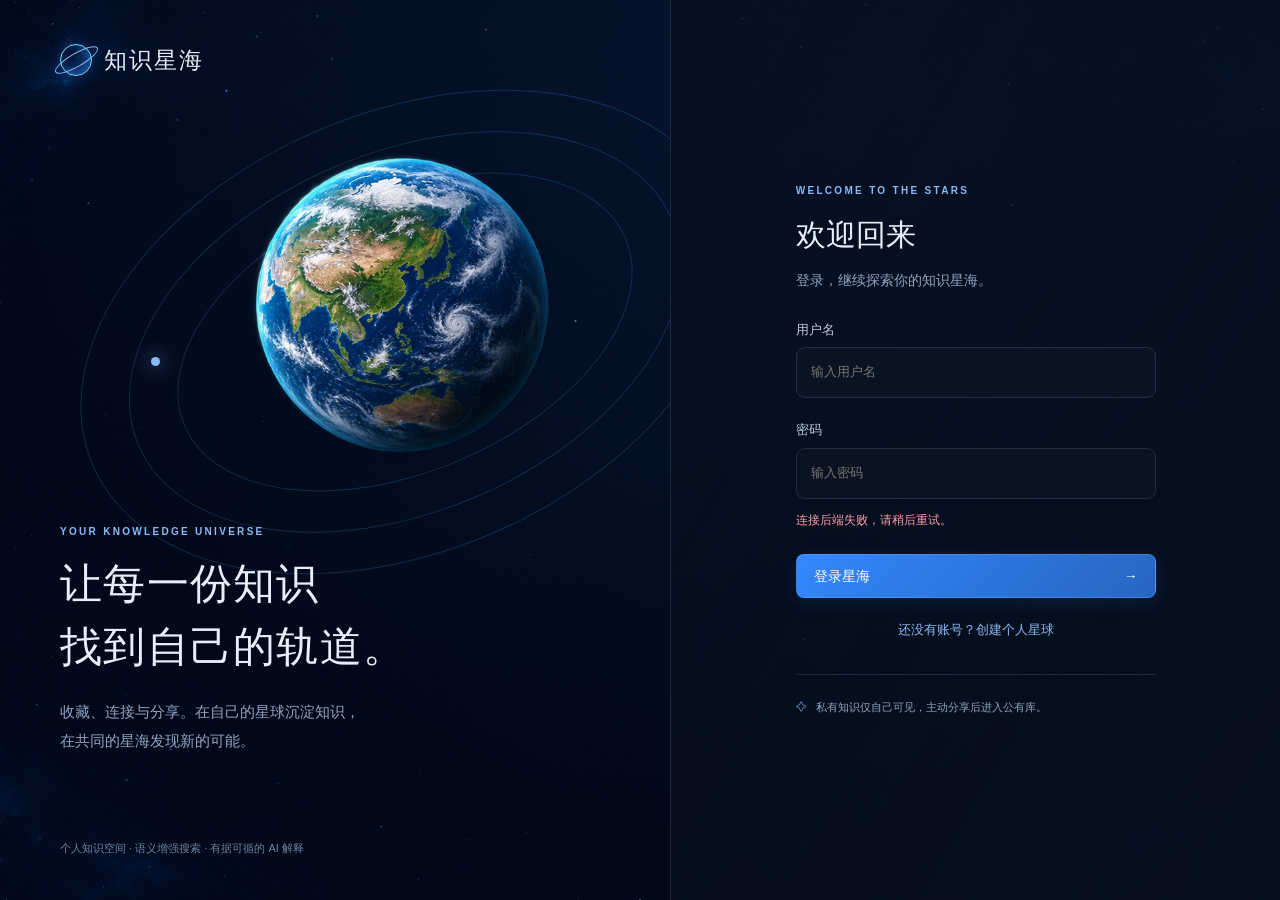
==== static/manage/index.html @ 27fa69ac "final version" ====
<!doctype html>
<html lang="zh-CN">
<head>
  <meta charset="UTF-8"><meta name="viewport" content="width=device-width,initial-scale=1">
  <meta name="theme-color" content="#050b18"><title>知识星海 · 我的知识宇宙</title>
  <link rel="icon" href="data:image/svg+xml,%3Csvg xmlns='http://www.w3.org/2000/svg' viewBox='0 0 40 40'%3E%3Ccircle cx='20' cy='20' r='11' fill='%2374dcff'/%3E%3Cellipse cx='20' cy='20' rx='19' ry='6' fill='none' stroke='%233488ff' stroke-width='3' transform='rotate(-28 20 20)'/%3E%3C/svg%3E">
  <link rel="stylesheet" href="/static/manage/manage.css?v=20261105-evidence">
</head>
<body>
<div class="scene-backdrop" aria-hidden="true"></div><canvas id="stars" aria-hidden="true"></canvas>
<div id="boot" class="boot"><span class="brand-symbol"></span><p>正在连接知识星海…</p></div>
<section id="auth" class="auth hidden">
  <div class="auth-hero"><a class="brand" href="/"> <span class="brand-symbol"></span>知识星海</a><div class="auth-orbits"><div class="planet earth auth-earth"></div><i></i><i></i><i></i><span class="auth-dot"></span></div><div class="auth-copy"><span class="eyebrow">YOUR KNOWLEDGE UNIVERSE</span><h1>让每一份知识<br>找到自己的轨道。</h1><p>收藏、连接与分享。在自己的星球沉淀知识，<br>在共同的星海发现新的可能。</p></div><span class="auth-foot">个人知识空间 · 语义增强搜索 · 有据可循的 AI 解释</span></div>
  <div class="auth-form-wrap"><form id="auth-form" class="auth-form"><span class="eyebrow">WELCOME TO THE STARS</span><h2 id="auth-title">欢迎回来</h2><p id="auth-subtitle" class="muted">登录，继续探索你的知识星海。</p><label>用户名<input name="username" autocomplete="username" required maxlength="50" placeholder="输入用户名"></label><label id="email-label" class="hidden">邮箱<input name="email" type="email" autocomplete="email" placeholder="you@example.com"></label><label>密码<input name="password" type="password" autocomplete="current-password" required placeholder="输入密码"></label><p id="auth-error" class="form-error" role="alert"></p><button type="submit" class="primary full" id="auth-submit">登录星海 <span>→</span></button><button type="button" class="text-button full" id="auth-switch">还没有账号？创建个人星球</button><div class="auth-note"><span>✧</span> 私有知识仅自己可见，主动分享后进入公有库。</div></form></div>
</section>
<div id="app" class="app hidden">
  <header class="topbar"><a class="brand" href="#/personal"><span class="brand-symbol"></span><span>知识星海<small>KNOWLEDGE COSMOS</small></span></a><nav class="space-tabs" aria-label="知识空间"><a href="#/personal" data-space="personal">我的图谱</a><a href="#/public" data-space="public">全体图谱</a></nav><form id="top-search" class="top-search"><span data-icon="search"></span><input id="top-question" maxlength="500" placeholder="在星海中搜索知识…" aria-label="搜索知识"><button aria-label="搜索" type="submit">↵</button></form><button class="primary" id="new-knowledge"><span>＋</span><span class="button-label">新建知识</span></button><button id="appearance-open" class="icon-button" title="外观设置" aria-label="外观设置" data-icon="palette"></button><button id="profile-button" class="avatar" aria-label="账号菜单">星</button><div id="profile-menu" class="profile-menu hidden"><strong id="profile-name"></strong><a href="#/admin" id="admin-nav" class="hidden">平台管理 <span>↗</span></a><button id="logout">退出登录</button></div></header>
  <div class="workspace"><aside class="sidebar"><div class="side-title"><span id="category-heading">我的门类</span><button id="new-category" class="icon-button" aria-label="新建个人门类">＋</button></div><div class="scope-label"><span class="status-dot"></span><span id="space-description">你的个人知识空间</span></div><nav id="category-list" class="category-list" aria-label="知识门类"></nav><button id="all-categories" class="side-link"><span data-icon="grid"></span>全部门类<span>↗</span></button><button id="manage-category" class="side-link"><span data-icon="edit"></span>整理当前门类</button><div class="side-bottom"><span class="tiny muted">知识在这里彼此连接</span><strong id="total-count">— <small>条知识</small></strong><a href="#/personal" class="space-badge"><span data-icon="globe"></span><span id="username-label">个人空间</span><span>›</span></a></div></aside>
  <main id="main" class="main"><section id="graph-view" class="graph-view"><div class="view-heading"><span class="eyebrow" id="space-kicker">PERSONAL UNIVERSE</span><h1 id="graph-title">我的知识图谱</h1><p id="graph-description">把知识连接成自己的世界</p></div><div id="orbit-stage" class="orbit-stage" aria-label="知识门类图谱"><div id="orbit-content" class="orbit-content"><div id="orbit-rings" class="orbit-rings" aria-hidden="true"></div><div class="center-body"><div id="central-planet" class="planet earth"></div><span id="center-label">我的星球</span></div><div id="orbit-nodes"></div></div><div id="empty-graph" class="empty-graph hidden"><h3>你的知识星海，从这里开始</h3><p>新建一个门类，放入第一份知识。</p><button class="primary" id="empty-create">＋ 新建门类</button></div></div><footer class="graph-tools"><button id="pause-orbit" class="outline"><span data-icon="pause"></span><span>暂停环绕</span></button><button id="reset-orbit" class="outline" title="重置缩放与视角" data-icon="reset"></button><div class="zoom-tools"><button id="zoom-out" aria-label="缩小">−</button><button id="zoom-in" aria-label="放大">＋</button></div><button id="list-view" class="outline"><span data-icon="list"></span>列表视图</button><span id="size-legend" class="size-legend"><i></i>光点大小表示知识条数</span></footer></section>
  <section id="knowledge-view" class="knowledge-view hidden"><div class="category-banner"><button id="back-graph" class="text-button">← 返回图谱</button><span class="eyebrow" id="category-kicker">KNOWLEDGE COLLECTION</span><h1 id="category-title">全部知识</h1><p id="category-caption" class="muted"></p><div id="banner-planet" class="planet jupiter" aria-hidden="true"></div></div><form id="category-search" class="search-panel"><div class="question-field"><span data-icon="search"></span><input id="category-question" placeholder="描述你想寻找的知识…" maxlength="500" aria-label="门类内搜索"><button type="submit" class="primary">搜索</button></div><div class="search-options"><label><input type="radio" name="mode" value="semantic" checked>语义搜索</label><label><input type="radio" name="mode" value="keyword">关键词搜索</label><span id="search-scope" class="tiny muted"></span></div></form><div class="result-heading"><h2 id="result-title">门类知识</h2><span id="result-count" class="muted tiny"></span></div><div id="knowledge-results" class="knowledge-results"></div><div id="pagination" class="pagination"></div></section>
  <section id="admin-view" class="admin-view hidden"><span class="eyebrow">PLATFORM CONTROL</span><h1>平台管理</h1><p class="muted">管理公有知识与行星展示，用户分享无需审核。</p><div class="admin-tabs"><button class="active" data-admin-tab="planets">门类与行星</button><button data-admin-tab="content">公有内容</button><button data-admin-tab="events">操作记录</button></div><div id="admin-content"></div></section>
  </main>
  <aside class="inspector" id="inspector"><div id="inspector-content"></div><div class="system-status"><span class="status-dot"></span><span id="model-status">本地语义搜索 · 按需 AI 解释</span></div></aside></div>
</div>
<dialog id="editor-dialog" class="modal editor-modal"><form id="knowledge-form"><div class="dialog-heading"><div><span class="eyebrow">NEW KNOWLEDGE</span><h2 id="editor-title">点亮一份新知识</h2></div><button type="button" class="icon-button" data-close>×</button></div><label>知识标题<input name="title" required maxlength="255" placeholder="为这份知识起一个清晰的标题"></label><div class="form-grid"><label>个人门类<select name="personal_category_id" required></select></label><label>公共主门类<select name="category_id" required></select></label></div><label>正文<textarea name="content" rows="9" required maxlength="10000" placeholder="写下笔记、经验或整理后的资料…"></textarea></label><label>摘要<textarea name="summary" rows="2" maxlength="1000" placeholder="用一两句话概括内容（可选）"></textarea></label><div class="form-grid"><label>来源名称<input name="source_name" maxlength="255" placeholder="如：宁波大学官方网站"></label><label>来源链接<input name="source_url" type="url" maxlength="500" placeholder="https://…"></label></div><input name="keyword" type="hidden"><div class="sharing-option"><span data-icon="shield"></span><div><strong id="sharing-hint">默认仅自己可见</strong><p>选择分享后，其他用户可以阅读、检索和收藏，无需审核。</p></div></div><p class="form-error" id="editor-error" role="alert"></p><div class="dialog-actions"><button type="button" class="outline" data-close>取消</button><button type="submit" name="save-private" class="outline" id="save-private">保存为私有</button><button type="submit" name="save-public" class="primary" id="save-public">保存并分享</button></div></form></dialog>
<dialog id="detail-dialog" class="modal detail-modal"><div id="detail-content"></div></dialog>
<dialog id="action-dialog" class="modal action-modal"><form id="action-form"><div class="dialog-heading"><h2 id="action-title"></h2><button type="button" class="icon-button" data-close>×</button></div><div id="action-fields"></div><p class="form-error" id="action-error" role="alert"></p><div class="dialog-actions"><button class="outline" type="button" data-close>取消</button><button class="primary" type="submit">确定</button></div></form></dialog>
<dialog id="appearance-dialog" class="appearance-drawer"><div class="dialog-heading"><div><span class="eyebrow">MAKE IT YOURS</span><h2>星海外观</h2></div><button id="appearance-close" class="icon-button" aria-label="取消外观预览">×</button></div><p class="muted">给你的知识宇宙，选择一种心情。</p><section><div class="setting-label"><strong>场景曝光</strong><output id="exposure-value">100%</output></div><input id="exposure" type="range" min="50" max="150" value="100" aria-label="场景曝光"><div class="range-labels"><span>深邃</span><span>明亮</span></div><p class="tiny muted">只调节星空与天体，保持文字清晰。</p></section><section><strong>背景主题</strong><div id="theme-swatches" class="theme-swatches"><button data-theme="blue" style="--swatch:#123760">深空蓝</button><button data-theme="purple" style="--swatch:#402756">星云紫</button><button data-theme="teal" style="--swatch:#164943">极光青</button><button data-theme="black" style="--swatch:#272a34">曜石黑</button></div><label class="color-field">自定义背景色<input id="custom-color" type="color" value="#102a48"><input id="custom-hex" maxlength="7" aria-label="自定义颜色十六进制" value="#102A48"></label></section><section><label class="toggle-setting">暂停环绕<input id="setting-paused" type="checkbox"></label><label class="toggle-setting">减少动态效果<input id="setting-reduced" type="checkbox"></label><p class="tiny muted">悬停或聚焦星球时，也会暂停运动。</p></section><p class="form-error" id="appearance-error" role="alert"></p><div class="drawer-actions"><button id="appearance-reset" class="text-button">恢复默认</button><button id="appearance-save" class="primary">保存设置</button></div><p class="tiny muted">仅改变你的界面，偏好随账号保存。</p></dialog>
<div id="toast" class="toast hidden" role="status"></div>
<script src="/static/manage/manage.js?v=20261105-evidence" defer></script>
</body></html>
---- static/manage/manage.css ----
@charset "UTF-8";
:root{color-scheme:dark;--tint:52,136,255;--accent:#74dcff;--bg:#050b18;--panel:#0b192b;--line:rgba(133,181,227,.17);--text:#e7eef8;--muted:#91a5bf;--exposure:1;font-family:Inter,"Segoe UI","Microsoft YaHei",sans-serif;font-synthesis:none}
*{box-sizing:border-box}body{margin:0;background:var(--bg);color:var(--text);font-size:14px;line-height:1.6}button,input,select,textarea{font:inherit}button,a,input,select,textarea{-webkit-tap-highlight-color:transparent}button{cursor:pointer;color:inherit}button:disabled{opacity:.5;cursor:wait}a{color:inherit;text-decoration:none}button{border:0;background:none}input,select,textarea{width:100%;border:1px solid var(--line);background:#091321;border-radius:9px;padding:12px 14px;color:var(--text);outline:none}input:focus,select:focus,textarea:focus{border-color:var(--accent);box-shadow:0 0 0 3px rgba(var(--tint),.12)}input[type=radio],input[type=checkbox]{width:auto;accent-color:var(--accent)}input[type=range]{padding:0;accent-color:var(--accent)}textarea{resize:vertical}label{display:block;color:#bbcce0}label>input,label>select,label>textarea{margin-top:7px}button:focus-visible,a:focus-visible{outline:2px solid var(--accent);outline-offset:4px}h1,h2,h3,p{margin:0}h1{font-size:32px;letter-spacing:.03em;line-height:1.4}h2{font-size:22px}h3{font-size:18px}.hidden{display:none!important}.muted{color:var(--muted)}.tiny{font-size:12px}.eyebrow{display:block;font-size:10px;font-weight:600;letter-spacing:.23em;color:var(--accent);margin-bottom:12px}.primary,.outline{display:inline-flex;align-items:center;justify-content:center;gap:9px;border-radius:8px;padding:10px 17px;min-height:42px;white-space:nowrap}.primary{background:linear-gradient(135deg,rgba(var(--tint),1),rgba(var(--tint),.72));border:1px solid rgba(145,199,255,.25);color:white;box-shadow:0 4px 18px rgba(var(--tint),.14)}.primary:hover{filter:brightness(1.15)}.outline{border:1px solid var(--line);background:rgba(12,25,43,.7)}.outline:hover{border-color:rgba(var(--tint),.8);background:rgba(var(--tint),.12)}.text-button{padding:9px 0;color:var(--accent)}.full{width:100%}.icon-button{display:inline-flex;align-items:center;justify-content:center;min-width:40px;min-height:40px;font-size:24px;border-radius:8px;color:#afc4de}.icon-button:hover{background:rgba(var(--tint),.12)}svg.icon{width:18px;height:18px;fill:none;stroke:currentColor;stroke-width:1.65;stroke-linecap:round;stroke-linejoin:round;vertical-align:middle;flex-shrink:0}.scene-backdrop{position:fixed;inset:0;background:linear-gradient(rgba(1,6,15,.16),rgba(1,6,15,.35)),url('/static/manage/assets/starfield.png') center/cover;z-index:-3;filter:brightness(var(--exposure));pointer-events:none;opacity:.72}#stars{position:fixed;inset:0;width:100%;height:100%;z-index:-2;pointer-events:none;filter:brightness(var(--exposure))}.brand{display:inline-flex;align-items:center;gap:12px;font-size:23px;font-weight:650;white-space:nowrap;letter-spacing:.08em}.brand small{display:block;font-size:8px;letter-spacing:.18em;font-weight:400;color:var(--muted);margin-top:-3px}.brand-symbol{width:32px;height:32px;border:1.5px solid #74dcff;border-radius:50%;position:relative;box-shadow:inset -5px -4px 12px rgba(var(--tint),.55),0 0 15px rgba(var(--tint),.3);display:inline-block;flex-shrink:0}.brand-symbol:after{content:"";position:absolute;width:47px;height:12px;border:1.5px solid var(--accent);border-radius:50%;left:-9px;top:8px;transform:rotate(-30deg)}.planet{background-image:url('/static/manage/assets/celestial-atlas.png');background-size:300% 200%;background-repeat:no-repeat;width:100%;height:100%;filter:brightness(var(--exposure));pointer-events:none}.earth{background-position:0 0}.sun{background-position:50% 0}.jupiter{background-position:100% 0}.saturn{background-position:0 100%}.neptune{background-position:50% 100%}.violet{background-position:100% 100%}.boot{height:100vh;display:flex;flex-direction:column;align-items:center;justify-content:center;gap:24px;color:var(--muted)}.boot .brand-symbol{animation:breathe 2s ease-in-out infinite}.auth{min-height:100vh;display:grid;grid-template-columns:1.1fr 1fr}.auth-hero{position:relative;overflow:hidden;min-height:760px;padding:42px 60px;display:flex;flex-direction:column;justify-content:space-between}.auth-orbits{position:absolute;width:680px;height:520px;left:30%;top:8%;transform:translateX(-20%);z-index:-1}.auth-earth{position:absolute;left:160px;top:60px;width:340px;height:340px}.auth-orbits i{position:absolute;inset:40px 0;border:1px solid rgba(77,174,255,.2);border-radius:50%;transform:rotate(-23deg)}.auth-orbits i:nth-of-type(2){inset:80px 50px}.auth-orbits i:nth-of-type(3){inset:120px 100px}.auth-dot{position:absolute;width:9px;height:9px;left:86px;top:285px;background:var(--accent);border-radius:50%;box-shadow:0 0 20px var(--accent)}.auth-copy{margin-top:400px}.auth-copy h1{font-size:42px;line-height:1.5;font-weight:500}.auth-copy p{color:var(--muted);font-size:15px;line-height:1.9;margin-top:20px}.auth-foot{font-size:11px;color:#6d849f;margin-top:40px}.auth-form-wrap{display:flex;align-items:center;justify-content:center;background:linear-gradient(120deg,rgba(6,14,28,.55),rgba(7,16,30,.97));border-left:1px solid var(--line);padding:45px}.auth-form{width:360px}.auth-form h2{font-size:30px;font-weight:550}.auth-form>p{margin:10px 0 28px}.auth-form label{margin-top:22px;font-size:13px}.auth-form input{padding:14px}.auth-form .primary{margin-top:12px;justify-content:space-between}.auth-form .text-button{margin-top:13px;font-size:13px}.auth-note{border-top:1px solid var(--line);padding-top:24px;margin-top:24px;font-size:11px;color:var(--muted);display:flex;gap:9px}.auth-note>span{color:var(--accent)}.form-error{color:#ff9da9;font-size:12px;min-height:18px;margin:12px 0!important}.topbar{height:80px;display:flex;align-items:center;gap:18px;padding:0 30px;border-bottom:1px solid var(--line);background:rgba(5,12,25,.88);position:relative;z-index:5}.topbar .brand{margin-right:28px}.space-tabs{display:flex;height:100%;gap:28px;margin-right:auto;white-space:nowrap}.space-tabs a{position:relative;display:flex;align-items:center;color:var(--muted);font-size:15px}.space-tabs a.active{color:white;font-weight:600}.space-tabs a.active:after{content:"";position:absolute;bottom:0;left:0;right:0;height:3px;background:var(--accent);box-shadow:0 0 14px rgba(var(--tint),.8)}.top-search{max-width:330px;min-width:160px;display:flex;align-items:center;border:1px solid var(--line);border-radius:24px;background:rgba(17,34,56,.6);padding:0 12px;gap:8px}.top-search>span{color:var(--muted)}.top-search input{border:0;background:none;padding:10px 0;box-shadow:none;font-size:12px}.top-search button{color:var(--muted)}.avatar{border-radius:50%;width:36px;height:36px;border:1px solid rgba(var(--tint),.5);background:linear-gradient(135deg,#223b63,#121c32);color:var(--accent);flex-shrink:0}.profile-menu{position:absolute;right:24px;top:70px;width:185px;border:1px solid var(--line);border-radius:12px;background:var(--panel);padding:15px;box-shadow:0 15px 40px #0008}.profile-menu strong,.profile-menu a,.profile-menu button{display:flex;justify-content:space-between;padding:9px 0;width:100%;text-align:left}.profile-menu strong{color:var(--accent);border-bottom:1px solid var(--line);font-size:13px}.workspace{display:grid;grid-template-columns:208px minmax(0,1fr) 275px;min-height:calc(100vh - 80px)}.sidebar{border-right:1px solid var(--line);background:linear-gradient(180deg,rgba(8,21,37,.88),rgba(6,16,29,.6));display:flex;flex-direction:column;padding:24px 13px;min-height:calc(100vh - 80px)}.side-title{display:flex;align-items:center;justify-content:space-between;font-size:17px;padding-left:9px;font-weight:600}.scope-label{font-size:10px;color:var(--muted);padding:0 9px 20px;display:flex;align-items:center;gap:7px}.status-dot{width:5px;height:5px;background:var(--accent);border-radius:50%;display:inline-block;box-shadow:0 0 7px rgba(var(--tint),.7)}.category-list{max-height:calc(100vh - 390px);overflow:auto;scrollbar-width:thin}.category-item{width:100%;min-height:46px;display:flex;align-items:center;gap:9px;padding:10px 11px;border-radius:8px;color:#b8c9de;border:1px solid transparent;margin:3px 0;text-align:left;font-size:12px}.category-item>span:nth-child(2){overflow:hidden;text-overflow:ellipsis;white-space:nowrap;flex:1}.category-item b{font-weight:400;color:var(--muted);font-size:11px}.category-item.active,.category-item:hover{border-color:rgba(var(--tint),.4);background:linear-gradient(90deg,rgba(var(--tint),.25),rgba(var(--tint),.04));color:white}.category-item .category-dot{width:7px;height:7px;border-radius:50%;box-shadow:0 0 8px currentColor}.side-link{display:flex;align-items:center;gap:9px;padding:14px 10px;color:var(--muted);font-size:12px;text-align:left}.side-link>span:last-child:not(:first-child){margin-left:auto}.side-link:hover{color:var(--accent)}#all-categories{border-top:1px solid var(--line);margin-top:16px}.side-bottom{margin-top:auto;padding:30px 9px 0}.side-bottom strong{display:block;font-size:29px;font-weight:400;margin:5px 0 20px}.side-bottom small{font-size:11px;color:var(--muted)}.space-badge{border:1px solid var(--line);border-radius:7px;display:flex;gap:8px;align-items:center;padding:9px;font-size:11px;color:#afc3dc}.space-badge>span:last-child{margin-left:auto}.main{min-width:0}.graph-view{height:calc(100vh - 80px);min-height:650px;display:flex;flex-direction:column;position:relative;overflow:hidden}.view-heading{padding:35px 34px 0;position:relative;z-index:2;pointer-events:none}.view-heading h1{font-size:29px;font-weight:600}.view-heading p{color:var(--muted);font-size:13px;margin-top:7px}.view-heading .eyebrow{margin-bottom:6px}.orbit-stage{position:relative;flex:1;min-height:380px;touch-action:pan-y}.orbit-content{position:absolute;inset:0;transform-origin:50% 50%}.orbit-rings{position:absolute;inset:0;pointer-events:none}.orbit-ring{position:absolute;left:50%;top:50%;border:1px solid rgba(var(--tint),.23);border-radius:50%;transform:translate(-50%,-50%) rotate(-13deg)}.center-body{position:absolute;left:50%;top:50%;width:205px;height:205px;transform:translate(-50%,-50%);display:flex;align-items:center;justify-content:center;pointer-events:none}.center-body .planet{position:absolute;inset:0}.center-body span{position:absolute;bottom:-7px;left:0;right:0;text-align:center;font-size:9px;letter-spacing:.22em;color:#66829c}.center-body:before{content:"";position:absolute;inset:40px;border-radius:50%;box-shadow:0 0 70px 5px rgba(var(--tint),.15)}.orbit-node{position:absolute;left:50%;top:50%;width:44px;height:44px;border-radius:50%;display:flex;align-items:center;justify-content:center;will-change:transform;outline-offset:3px;z-index:2}.orbit-node:hover,.orbit-node:focus-visible{z-index:4}.orbit-node .planet{position:absolute;width:var(--diameter);height:var(--diameter);max-width:none}.orbit-node .point{width:var(--diameter);height:var(--diameter);border-radius:50%;background:var(--point-color,var(--accent));box-shadow:0 0 8px 1px var(--point-color,var(--accent)),0 0 24px 4px rgba(var(--tint),.2);filter:brightness(var(--exposure));flex-shrink:0}.orbit-node.selected:before{content:"";position:absolute;inset:-5px;border:1px solid var(--accent);border-radius:50%;box-shadow:0 0 15px rgba(var(--tint),.25)}.node-label{position:absolute;white-space:nowrap;left:50%;top:calc(50% + var(--diameter)/2 + 8px);transform:translateX(-50%);font-size:11px;text-shadow:0 2px 8px #000,0 0 15px #000;background:rgba(4,11,22,.55);padding:2px 5px;border-radius:4px}.node-label small{display:block;color:var(--accent);font-size:9px;font-weight:400;text-align:center}.orbit-node:hover .node-label,.orbit-node.selected .node-label{color:var(--accent)}.graph-tools{display:flex;align-items:center;gap:9px;padding:20px 28px 27px;position:relative;z-index:3}.graph-tools .outline{font-size:11px;padding:8px 12px;min-height:37px}.zoom-tools{display:flex;border:1px solid var(--line);border-radius:7px}.zoom-tools button{font-size:17px;width:28px;height:35px}.size-legend{margin-left:auto;color:var(--muted);font-size:9px;white-space:nowrap}.size-legend i{display:inline-block;width:5px;height:5px;border-radius:50%;background:var(--accent);margin-right:6px;box-shadow:0 0 7px var(--accent)}.empty-graph{position:absolute;bottom:1%;left:0;right:0;text-align:center;padding:20px;background:linear-gradient(transparent,var(--bg))}.empty-graph p{color:var(--muted);font-size:12px;margin:7px 0 14px}.inspector{border-left:1px solid var(--line);background:rgba(5,16,30,.72);padding:30px 17px;display:flex;flex-direction:column;min-width:0}.inspector-card{padding:20px 16px;border:1px solid var(--line);border-radius:13px;background:linear-gradient(150deg,rgba(var(--tint),.06),transparent);min-height:430px}.inspector-planet{width:105px;height:105px;margin:0 auto 15px}.inspector h2{font-size:21px;word-break:break-word}.inspector-count{color:var(--accent);font-size:26px;margin:7px 0}.inspector-count small{font-size:11px;color:var(--muted);margin-left:6px}.inspector p{font-size:12px;color:var(--muted);margin:12px 0;line-height:1.8}.inspector .primary{width:100%;font-size:12px;margin:12px 0}.inspector-section{border-top:1px solid var(--line);margin-top:21px;padding-top:20px}.inspector-section h3{font-size:12px;font-weight:500;margin-bottom:10px;color:#b5c8de}.inspector-preview{width:100%;border:1px solid var(--line);border-radius:7px;padding:11px;margin:7px 0;display:flex;text-align:left;align-items:center;gap:9px;font-size:11px;color:#bdcde0}.inspector-preview span{flex:1;overflow:hidden;white-space:nowrap;text-overflow:ellipsis}.inspector-preview:hover{border-color:var(--accent)}.system-status{margin-top:auto;padding-top:24px;display:flex;align-items:center;gap:7px;font-size:9px;color:#68829d}.knowledge-view{padding:20px 28px 30px;min-height:calc(100vh - 80px)}.category-banner{position:relative;overflow:hidden;min-height:160px;padding-top:5px;margin-bottom:20px}.category-banner .text-button{font-size:11px;position:relative;z-index:1}.category-banner .eyebrow{margin-top:17px;margin-bottom:5px}.category-banner h1{font-size:29px;max-width:70%;position:relative;z-index:1}.category-banner p{font-size:11px;margin-top:6px;position:relative;z-index:1}.category-banner .planet{position:absolute;right:-20px;top:-75px;width:300px;height:300px;opacity:.65;z-index:0;mask-image:linear-gradient(90deg,transparent,#000 45%)}.search-panel{padding:17px;border:1px solid var(--line);border-radius:11px;background:rgba(8,22,40,.85);position:relative}.question-field{display:flex;align-items:center;gap:11px}.question-field>span{color:var(--accent)}.question-field input{padding:9px 0;border:0;background:none;box-shadow:none;font-size:12px}.question-field .primary{padding:8px 17px;min-height:36px;font-size:12px}.search-options{display:flex;align-items:center;gap:19px;margin-top:11px;border-top:1px solid var(--line);padding-top:11px;font-size:11px}.search-options label{display:flex;align-items:center;gap:6px;white-space:nowrap}.search-options input{margin:0}.search-options>span{margin-left:auto;font-size:9px;overflow:hidden;white-space:nowrap;text-overflow:ellipsis}.result-heading{display:flex;align-items:center;justify-content:space-between;margin:26px 0 15px;gap:12px}.result-heading h2{font-size:17px}.knowledge-results{display:grid;gap:12px}.knowledge-card{background:linear-gradient(120deg,rgba(12,31,53,.94),rgba(7,19,35,.88));border:1px solid var(--line);border-radius:10px;padding:19px 20px;cursor:pointer;transition:border-color .2s,transform .2s}.knowledge-card:hover{border-color:rgba(var(--tint),.75);transform:translateY(-2px)}.card-top{display:flex;align-items:center;gap:9px;justify-content:space-between}.knowledge-card h3{font-size:15px;font-weight:550;line-height:1.6}.knowledge-card p{font-size:12px;color:#9fb4cc;margin:10px 0 13px;display:-webkit-box;-webkit-line-clamp:2;-webkit-box-orient:vertical;overflow:hidden;line-height:1.9}.card-meta{display:flex;align-items:center;gap:9px;color:#6f89a5;font-size:10px}.card-meta .card-link{margin-left:auto;color:var(--accent)}.pill{border:1px solid rgba(var(--tint),.2);border-radius:20px;background:rgba(var(--tint),.1);color:var(--accent);font-size:9px;padding:2px 8px;white-space:nowrap}.pill.private{color:#aabbd2;background:#152237;border-color:#263b54}.pill.danger{color:#ffa0ac;border-color:#733545;background:#381e2c}.empty-state{padding:65px 20px;border:1px dashed var(--line);border-radius:10px;text-align:center}.empty-state h3{font-size:17px;margin-bottom:10px}.empty-state p{color:var(--muted);font-size:12px}.pagination{display:flex;align-items:center;justify-content:center;gap:18px;margin-top:24px;font-size:11px}.pagination button{border:1px solid var(--line);padding:7px 11px;border-radius:6px}.ai-panel h2{font-size:19px;display:flex;align-items:center;gap:7px}.ai-panel .model-pill{font-size:9px;color:var(--accent);border:1px solid var(--line);padding:2px 8px;border-radius:13px;margin-left:auto}.ai-answer{font-size:12px;line-height:2;white-space:pre-wrap;margin:17px 0;color:#c6d5e8}.ai-citations button{display:block;width:100%;font-size:11px;text-align:left;border:1px solid var(--line);padding:9px;border-radius:6px;margin:8px 0}.ai-note{font-size:10px!important;color:#7890aa!important}.admin-view{padding:35px;min-height:calc(100vh - 80px)}.admin-view>p{margin:8px 0 25px;font-size:12px}.admin-tabs{display:flex;gap:20px;border-bottom:1px solid var(--line);margin-bottom:20px}.admin-tabs button{padding:10px 0;color:var(--muted);font-size:13px}.admin-tabs .active{color:var(--accent);border-bottom:2px solid var(--accent)}.admin-toolbar{display:flex;gap:10px;align-items:center;margin:15px 0}.admin-toolbar input{min-width:0}.admin-table-wrap{overflow:auto}.admin-table{width:100%;border-collapse:collapse;min-width:450px;font-size:12px}.admin-table th{font-weight:400;color:var(--muted);text-align:left;padding:12px 8px;border-bottom:1px solid var(--line);white-space:nowrap}.admin-table td{padding:14px 8px;border-bottom:1px solid var(--line);max-width:310px;word-break:break-word}.admin-table button{color:var(--accent);font-size:11px;white-space:nowrap;padding:4px 6px}.admin-table .off{color:#8091a7}.modal{background:var(--panel);color:var(--text);border:1px solid #284564;border-radius:15px;padding:28px;box-shadow:0 30px 100px #0009;max-height:90vh;max-width:calc(100vw - 28px);width:710px}.modal::backdrop,.appearance-drawer::backdrop{background:rgba(1,5,13,.65);backdrop-filter:blur(6px)}.dialog-heading{display:flex;align-items:center;justify-content:space-between;gap:20px;margin-bottom:22px}.dialog-heading .eyebrow{margin-bottom:5px}.dialog-heading h2{font-size:22px}.modal form>label{margin:16px 0;font-size:12px}.modal label{font-size:12px}.form-grid{display:grid;grid-template-columns:1fr 1fr;gap:16px;margin:15px 0}.dialog-actions{display:flex;justify-content:flex-end;gap:10px;border-top:1px solid var(--line);padding-top:20px;margin-top:22px}.dialog-actions button{font-size:12px}.sharing-option{padding:15px;border-radius:8px;background:rgba(var(--tint),.07);display:flex;gap:12px;color:var(--accent);margin-top:20px}.sharing-option strong{font-size:12px}.sharing-option p{font-size:11px;color:var(--muted);margin-top:3px}.detail-modal{width:850px;padding:34px}.detail-title{font-size:28px;margin:12px 0;line-height:1.6}.detail-meta{display:flex;gap:12px;align-items:center;flex-wrap:wrap;font-size:11px;color:var(--muted);padding-bottom:20px;border-bottom:1px solid var(--line)}.detail-body{white-space:pre-wrap;font-size:14px;line-height:2;color:#c6d4e6;margin:25px 0;overflow-wrap:anywhere}.detail-sources{background:#081422;padding:17px;border-radius:8px;font-size:11px;color:var(--muted)}.detail-sources a{display:block;color:var(--accent);overflow-wrap:anywhere;margin-top:5px}.detail-actions{display:flex;gap:9px;flex-wrap:wrap;margin-top:24px}.detail-actions button{font-size:11px}.detail-relations{border-top:1px solid var(--line);padding-top:20px;margin-top:25px}.detail-relations h3{font-size:14px;margin-bottom:10px}.relation-row{display:flex;align-items:center;gap:9px;font-size:12px;padding:8px 0}.relation-row>button:first-child{color:var(--accent);text-align:left}.relation-row>button:last-child{margin-left:auto;color:#8296b0}.action-modal{width:450px}.action-modal label{margin:16px 0}.appearance-drawer{position:fixed;inset:0 0 0 auto;margin:0;height:100dvh;max-height:100dvh;width:370px;max-width:95vw;background:var(--panel);color:var(--text);border:0;border-left:1px solid #294360;padding:30px;box-shadow:-20px 0 60px #0005;overflow:auto}.appearance-drawer::backdrop{background:rgba(1,5,13,.16);backdrop-filter:none}.appearance-drawer>p{font-size:12px}.appearance-drawer section{padding:27px 0;border-bottom:1px solid var(--line)}.setting-label{display:flex;align-items:center;justify-content:space-between;margin-bottom:20px;font-size:13px}.setting-label output{font-size:12px;color:var(--accent)}.range-labels{display:flex;justify-content:space-between;color:var(--muted);font-size:10px;margin:7px 0 12px}.theme-swatches{display:grid;grid-template-columns:1fr 1fr;gap:10px;margin:17px 0}.theme-swatches button{background:linear-gradient(135deg,var(--swatch),#07101f);border:1px solid var(--line);border-radius:8px;padding:21px 10px 13px;font-size:11px;text-align:left}.theme-swatches button.active{border-color:var(--accent);box-shadow:0 0 0 2px rgba(var(--tint),.12)}.color-field{display:flex;align-items:center;gap:9px;font-size:11px;flex-wrap:wrap}.color-field input[type=color]{width:35px;height:30px;padding:2px;border-radius:5px;margin:0}.color-field input:not([type=color]){flex:1;min-width:70px;padding:5px 7px;font-size:10px;margin:0}.toggle-setting{display:flex;justify-content:space-between;align-items:center;margin-bottom:16px;font-size:13px}.toggle-setting input{margin:0}.drawer-actions{display:flex;justify-content:space-between;align-items:center;margin:20px 0}.drawer-actions button{font-size:12px}.toast{position:fixed;left:50%;bottom:30px;transform:translateX(-50%);padding:12px 22px;border:1px solid #38627c;border-radius:9px;background:#10253a;box-shadow:0 10px 40px #0008;z-index:50;font-size:12px;max-width:90vw}.enter-category{animation:enterCategory .45s ease-out}.graph-view.leaving .orbit-node.selected{z-index:8;transition:scale .4s,opacity .4s;scale:4;opacity:0}.graph-view.leaving .center-body{transition:opacity .3s;opacity:0}.loading-state{color:var(--muted);text-align:center;padding:60px 20px}.loading-state:before{content:"✧";display:block;color:var(--accent);font-size:25px;animation:breathe 1.6s infinite}.error-state{color:#e9a5ad;background:#271b2a;border:1px solid #583544;padding:20px;border-radius:8px;font-size:12px}.error-state button{display:block;color:var(--accent);margin-top:12px}.admin-mode .inspector{display:none}.admin-mode .workspace{grid-template-columns:208px minmax(0,1fr)}.manage-note{font-size:11px;color:var(--muted);margin-bottom:15px}.notice{padding:12px;background:rgba(var(--tint),.09);border:1px solid var(--line);border-radius:7px;font-size:11px;color:var(--muted);margin:12px 0}.danger-button{color:#ffa3b1!important}.mobile-categories{display:none}
@keyframes breathe{50%{opacity:.4}}@keyframes enterCategory{from{opacity:0;transform:translateY(12px)}to{opacity:1;transform:none}}@media(min-width:1700px){.workspace{grid-template-columns:235px minmax(0,1fr) 320px}.inspector{padding:35px 25px}.view-heading{padding-left:50px}.center-body{width:260px;height:260px}.topbar{padding:0 35px}.category-item{font-size:13px}.auth-copy{margin-top:480px}}
@media(max-width:1200px){.workspace{grid-template-columns:175px minmax(0,1fr) 240px}.topbar{padding:0 18px;gap:12px}.topbar .brand{margin-right:10px;font-size:20px}.brand small{font-size:7px}.space-tabs{gap:20px}.top-search{max-width:245px}.inspector{padding:25px 12px}.inspector-card{padding:18px 13px}.graph-tools{padding:20px 20px;gap:7px}.size-legend{display:none}.view-heading{padding:30px 25px 0}.graph-view{min-height:600px}.center-body{width:165px;height:165px}.category-item{padding:10px 7px}.knowledge-view{padding:20px}.node-label{font-size:10px}}
@media(max-width:980px){.workspace{grid-template-columns:170px minmax(0,1fr)}.inspector{grid-column:2;border:0;padding:0 22px 25px;min-height:0}.inspector-card{min-height:0}.inspector-planet{width:60px;height:60px;float:right}.inspector .system-status{display:none}.inspector-section{display:none}.sidebar{grid-row:1 / 3}.top-search{display:none}.space-tabs{margin-right:auto}.graph-view{height:calc(100vh - 80px);min-height:620px}.admin-mode .workspace{grid-template-columns:170px minmax(0,1fr)}.auth-hero{padding:35px;min-height:720px}.auth-orbits{left:-10%;transform:none}.auth-copy h1{font-size:32px}.auth-form-wrap{padding:30px}.auth-copy{margin-top:390px}.ai-panel .inspector-section{display:block}}
@media(max-width:680px){.topbar{height:68px;padding:0 14px;gap:9px;flex-wrap:wrap}.topbar .brand{font-size:19px;gap:8px;margin:0 auto 0 0}.brand-symbol{width:25px;height:25px}.brand-symbol:after{width:37px;height:10px;left:-7px;top:6px}.brand small{display:none}.space-tabs{order:5;height:46px;width:100%;justify-content:center;border-bottom:1px solid var(--line);background:#07101fec;margin:0;gap:60px}.space-tabs a{font-size:13px}.topbar>.primary{padding:8px;min-height:34px}.button-label{display:none}.topbar .icon-button{min-width:30px;min-height:35px}.avatar{width:30px;height:30px;font-size:11px}.workspace{display:block;padding-top:46px}.sidebar{min-height:0;padding:12px 14px;border-right:0;border-bottom:1px solid var(--line);display:block}.side-title,.scope-label,.side-bottom,#manage-category{display:none}.category-list{display:flex;gap:7px;max-height:none;overflow-x:auto}.category-item{width:auto;min-width:90px;max-width:180px;flex-shrink:0;min-height:35px;padding:6px 10px;font-size:11px}.category-item b{font-size:9px}.side-link#all-categories{margin:7px 0 0;padding:5px 0;border:0;font-size:10px;display:inline-flex}.side-link svg{width:13px}.graph-view{height:calc(100dvh - 202px);min-height:550px}.view-heading{padding:23px 20px 0}.view-heading h1{font-size:24px}.view-heading p{font-size:11px}.eyebrow{font-size:9px}.orbit-stage{min-height:330px}.center-body{width:145px;height:145px}.node-label{font-size:9px}.node-label small{font-size:8px}.graph-tools{padding:18px;justify-content:center}.graph-tools .outline{padding:7px 10px;font-size:10px}.zoom-tools button{width:24px}.inspector{padding:0 18px 20px}.knowledge-view{padding:15px}.category-banner{min-height:145px}.category-banner h1{font-size:24px}.category-banner .planet{width:230px;height:230px;right:-35px;top:-45px}.search-panel{padding:12px}.search-options{gap:12px}.search-options>span{display:none}.knowledge-card{padding:16px}.knowledge-card h3{font-size:14px}.card-top{align-items:flex-start}.card-meta{gap:7px;font-size:9px}.result-heading h2{font-size:16px}.admin-view{padding:23px 16px}.admin-view h1{font-size:25px}.modal{padding:20px}.detail-modal{padding:23px}.detail-title{font-size:23px}.detail-body{font-size:13px}.dialog-actions{flex-wrap:wrap}.dialog-actions button{padding:8px 12px}.form-grid{grid-template-columns:1fr;gap:10px}.auth{display:block}.auth-hero{min-height:0;padding:30px 30px 12px}.auth-hero>.brand{font-size:25px}.auth-orbits,.auth-copy,.auth-foot{display:none}.auth-form-wrap{background:none;border:0;min-height:calc(100dvh - 90px);padding:30px}.auth-form{width:100%;max-width:370px}.auth-form h2{font-size:27px}.profile-menu{top:58px}.empty-graph h3{font-size:15px}.empty-graph p{font-size:11px}}
.topbar{position:sticky;top:0}.center-body.public-center{width:170px;height:170px}.admin-toolbar{flex-wrap:wrap}.scene-backdrop{background-blend-mode:soft-light;background-color:rgba(var(--tint),.08)}.scene-backdrop:after{content:"";position:absolute;inset:0;background:radial-gradient(ellipse at 70% 10%,rgba(var(--tint),.12),transparent 70%);mix-blend-mode:screen}#graph-links{position:absolute;inset:0;width:100%;height:100%;overflow:visible;pointer-events:none}#graph-links path{fill:none;stroke:var(--accent);stroke-width:1;stroke-dasharray:3 5;opacity:.45}#graph-links text{fill:var(--accent);font-size:9px;text-anchor:middle;paint-order:stroke;stroke:var(--bg);stroke-width:4px;stroke-linejoin:round}
.app.chat-open .workspace{grid-template-columns:208px minmax(0,1fr) 350px}.app.chat-open .inspector{position:sticky;top:80px;height:calc(100dvh - 80px);padding:20px 14px;align-self:start}.app.chat-open #inspector-content{min-height:0;flex:1}.chat-panel{height:100%;min-height:0;display:flex;flex-direction:column;padding:16px}.chat-heading{display:flex;align-items:center;justify-content:space-between;gap:10px}.chat-heading h2{font-size:18px}.chat-heading .model-pill{font-size:10px;color:var(--accent);border:1px solid var(--line);padding:3px 8px;border-radius:12px}.inspector .chat-scope{font-size:10px;margin:9px 0 14px;padding-bottom:12px;border-bottom:1px solid var(--line)}.chat-messages{min-height:140px;flex:1;overflow-y:auto;scrollbar-width:thin;padding-right:3px}.chat-welcome{text-align:center;padding:25px 8px}.chat-welcome>span{display:block;font-size:30px;color:var(--accent);margin-bottom:12px}.chat-welcome strong{font-size:13px;font-weight:500}.inspector .chat-welcome p{font-size:11px;line-height:1.9}.chat-message{margin:0 0 18px}.chat-role{display:block;font-size:9px;color:var(--muted);margin-bottom:6px}.chat-bubble{white-space:pre-wrap;overflow-wrap:anywhere;font-size:12px;line-height:1.9;padding:12px;border:1px solid var(--line);border-radius:9px;background:rgba(10,24,43,.7);color:#cbd8e9}.chat-message.user .chat-bubble{background:rgba(var(--tint),.12);border-color:rgba(var(--tint),.25)}.chat-message.user .chat-role{color:var(--accent)}.chat-source-links{padding:5px 2px}.chat-source-links button{display:block;width:100%;text-align:left;color:var(--accent);font-size:10px;padding:5px 0;overflow-wrap:anywhere}.chat-thinking{font-size:11px;color:var(--accent);padding:12px 0;animation:breathe 1.5s infinite}.chat-error{background:#301c29;color:#ffb0bd;border:1px solid #603346;font-size:11px;line-height:1.8;padding:10px;border-radius:7px;margin:10px 0}.chat-composer{padding-top:13px;border-top:1px solid var(--line);margin-top:12px}.chat-input-label{font-size:10px;color:var(--muted);margin-bottom:7px}.chat-composer textarea{font-size:12px;padding:10px;min-height:78px;max-height:170px;resize:vertical}.chat-composer-actions{display:flex;align-items:center;justify-content:space-between;margin-top:8px;gap:6px}.chat-composer-actions>span{font-size:8px;color:var(--muted)}.chat-composer-actions .primary{width:auto;min-height:32px;padding:6px 12px;font-size:11px;margin:0}.inspector .chat-panel .ai-note{font-size:9px;margin:12px 0 0;line-height:1.6}.app.chat-open .system-status{padding-top:12px}#chat-restart{font-size:11px;margin-top:10px}.chat-panel textarea:disabled{cursor:not-allowed;opacity:.5}
@media(min-width:1700px){.app.chat-open .workspace{grid-template-columns:235px minmax(0,1fr) 390px}}@media(max-width:1200px){.app.chat-open .workspace{grid-template-columns:175px minmax(0,1fr) 320px}}@media(max-width:980px){.app.chat-open .workspace{grid-template-columns:170px minmax(0,1fr)}.app.chat-open .inspector{position:static;height:auto;grid-column:2;padding:0 22px 25px}.chat-panel{height:auto;min-height:460px}.chat-messages{max-height:430px;min-height:200px}.chat-composer-actions>span{font-size:10px}}@media(max-width:680px){.app.chat-open .inspector{padding:0 15px 20px}.chat-panel{min-height:430px}.chat-heading h2{font-size:19px}}
.evidence-label{display:inline-block;font-size:9px;color:#e4c785;background:#392e1b;border:1px solid #6b5630;padding:3px 7px;border-radius:5px;margin-bottom:7px}.chat-available{margin-top:7px;color:var(--muted);font-size:10px}.chat-available summary{cursor:pointer;padding:6px 0}
@media(prefers-reduced-motion:reduce){*,*:before,*:after{animation-duration:.001ms!important;transition-duration:.001ms!important;scroll-behavior:auto!important}}body.reduce-motion *,body.reduce-motion *:before,body.reduce-motion *:after{animation-duration:.001ms!important;transition-duration:.001ms!important}
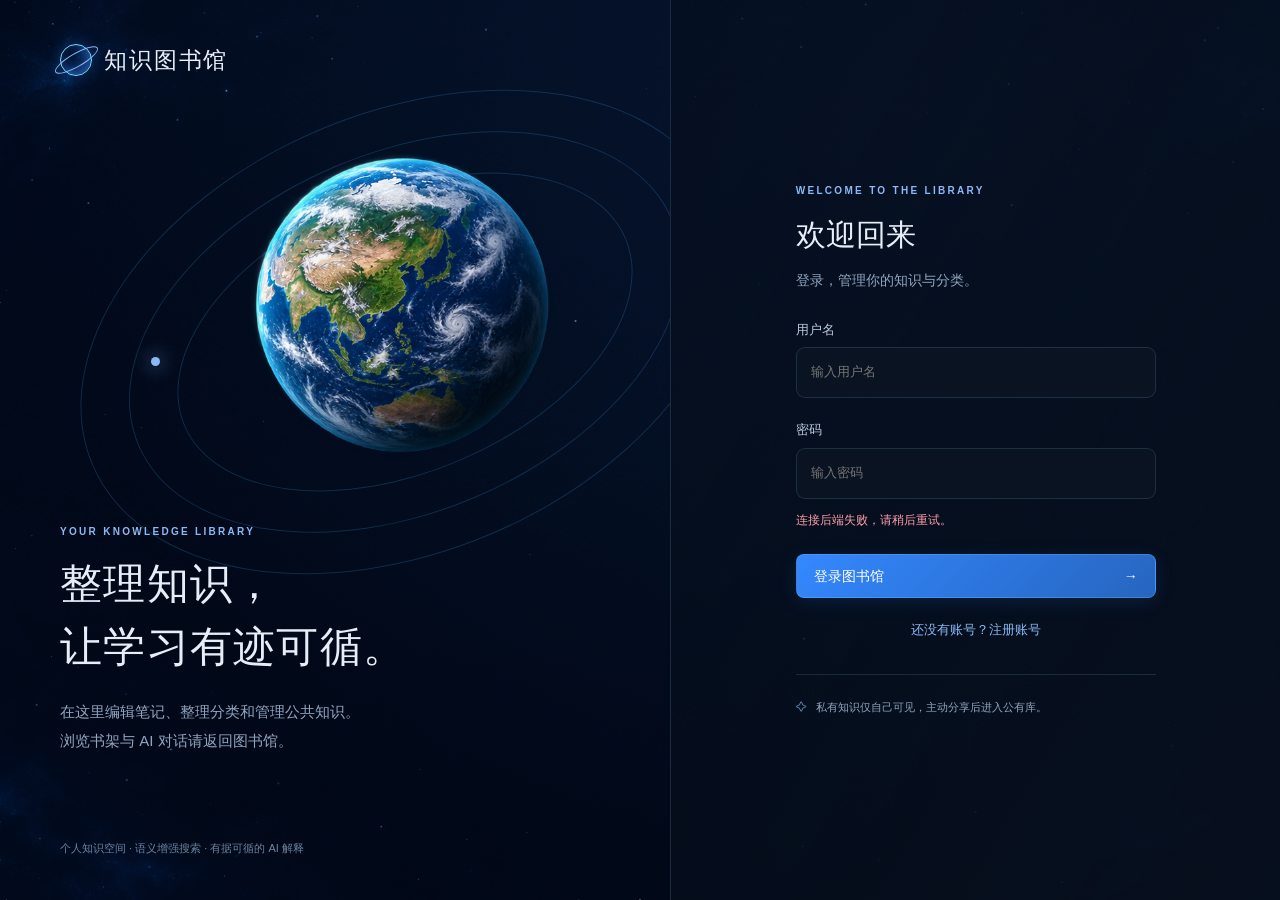
==== commit 75c89b7c: "version finally" ====
--- a/static/manage/index.html
+++ b/static/manage/index.html
@@ -2,22 +2,22 @@
 <html lang="zh-CN">
 <head>
   <meta charset="UTF-8"><meta name="viewport" content="width=device-width,initial-scale=1">
-  <meta name="theme-color" content="#050b18"><title>知识星海 · 我的知识宇宙</title>
+  <meta name="theme-color" content="#050b18"><title>知识图书馆 · 知识管理</title>
   <link rel="icon" href="data:image/svg+xml,%3Csvg xmlns='http://www.w3.org/2000/svg' viewBox='0 0 40 40'%3E%3Ccircle cx='20' cy='20' r='11' fill='%2374dcff'/%3E%3Cellipse cx='20' cy='20' rx='19' ry='6' fill='none' stroke='%233488ff' stroke-width='3' transform='rotate(-28 20 20)'/%3E%3C/svg%3E">
-  <link rel="stylesheet" href="/static/manage/manage.css?v=20261105-evidence">
+  <link rel="stylesheet" href="/static/manage/manage.css?v=20261108-admin">
 </head>
 <body>
 <div class="scene-backdrop" aria-hidden="true"></div><canvas id="stars" aria-hidden="true"></canvas>
-<div id="boot" class="boot"><span class="brand-symbol"></span><p>正在连接知识星海…</p></div>
+<div id="boot" class="boot"><span class="brand-symbol"></span><p>正在连接知识图书馆…</p></div>
 <section id="auth" class="auth hidden">
-  <div class="auth-hero"><a class="brand" href="/"> <span class="brand-symbol"></span>知识星海</a><div class="auth-orbits"><div class="planet earth auth-earth"></div><i></i><i></i><i></i><span class="auth-dot"></span></div><div class="auth-copy"><span class="eyebrow">YOUR KNOWLEDGE UNIVERSE</span><h1>让每一份知识<br>找到自己的轨道。</h1><p>收藏、连接与分享。在自己的星球沉淀知识，<br>在共同的星海发现新的可能。</p></div><span class="auth-foot">个人知识空间 · 语义增强搜索 · 有据可循的 AI 解释</span></div>
-  <div class="auth-form-wrap"><form id="auth-form" class="auth-form"><span class="eyebrow">WELCOME TO THE STARS</span><h2 id="auth-title">欢迎回来</h2><p id="auth-subtitle" class="muted">登录，继续探索你的知识星海。</p><label>用户名<input name="username" autocomplete="username" required maxlength="50" placeholder="输入用户名"></label><label id="email-label" class="hidden">邮箱<input name="email" type="email" autocomplete="email" placeholder="you@example.com"></label><label>密码<input name="password" type="password" autocomplete="current-password" required placeholder="输入密码"></label><p id="auth-error" class="form-error" role="alert"></p><button type="submit" class="primary full" id="auth-submit">登录星海 <span>→</span></button><button type="button" class="text-button full" id="auth-switch">还没有账号？创建个人星球</button><div class="auth-note"><span>✧</span> 私有知识仅自己可见，主动分享后进入公有库。</div></form></div>
+  <div class="auth-hero"><a class="brand" href="/"> <span class="brand-symbol"></span>知识图书馆</a><div class="auth-orbits"><div class="planet earth auth-earth"></div><i></i><i></i><i></i><span class="auth-dot"></span></div><div class="auth-copy"><span class="eyebrow">YOUR KNOWLEDGE LIBRARY</span><h1>整理知识，<br>让学习有迹可循。</h1><p>在这里编辑笔记、整理分类和管理公共知识。<br>浏览书架与 AI 对话请返回图书馆。</p></div><span class="auth-foot">个人知识空间 · 语义增强搜索 · 有据可循的 AI 解释</span></div>
+  <div class="auth-form-wrap"><form id="auth-form" class="auth-form"><span class="eyebrow">WELCOME TO THE LIBRARY</span><h2 id="auth-title">欢迎回来</h2><p id="auth-subtitle" class="muted">登录，管理你的知识与分类。</p><label>用户名<input name="username" autocomplete="username" required maxlength="50" placeholder="输入用户名"></label><label id="email-label" class="hidden">邮箱<input name="email" type="email" autocomplete="email" placeholder="you@example.com"></label><label>密码<input name="password" type="password" autocomplete="current-password" required placeholder="输入密码"></label><p id="auth-error" class="form-error" role="alert"></p><button type="submit" class="primary full" id="auth-submit">登录图书馆 <span>→</span></button><button type="button" class="text-button full" id="auth-switch">还没有账号？注册账号</button><div class="auth-note"><span>✧</span> 私有知识仅自己可见，主动分享后进入公有库。</div></form></div>
 </section>
 <div id="app" class="app hidden">
-  <header class="topbar"><a class="brand" href="#/personal"><span class="brand-symbol"></span><span>知识星海<small>KNOWLEDGE COSMOS</small></span></a><nav class="space-tabs" aria-label="知识空间"><a href="#/personal" data-space="personal">我的图谱</a><a href="#/public" data-space="public">全体图谱</a></nav><form id="top-search" class="top-search"><span data-icon="search"></span><input id="top-question" maxlength="500" placeholder="在星海中搜索知识…" aria-label="搜索知识"><button aria-label="搜索" type="submit">↵</button></form><button class="primary" id="new-knowledge"><span>＋</span><span class="button-label">新建知识</span></button><button id="appearance-open" class="icon-button" title="外观设置" aria-label="外观设置" data-icon="palette"></button><button id="profile-button" class="avatar" aria-label="账号菜单">星</button><div id="profile-menu" class="profile-menu hidden"><strong id="profile-name"></strong><a href="#/admin" id="admin-nav" class="hidden">平台管理 <span>↗</span></a><button id="logout">退出登录</button></div></header>
+  <header class="topbar"><a class="brand" href="/library"><span class="brand-symbol"></span><span>知识图书馆<small>返回图书馆 ↗</small></span></a><nav class="space-tabs" aria-label="知识空间"><a href="#/personal/list" data-space="personal">我的知识</a><a href="#/public/list" data-space="public">公共知识</a></nav><form id="top-search" class="top-search"><span data-icon="search"></span><input id="top-question" maxlength="500" placeholder="在星海中搜索知识…" aria-label="搜索知识"><button aria-label="搜索" type="submit">↵</button></form><button class="primary" id="new-knowledge"><span>＋</span><span class="button-label">新建知识</span></button><button id="appearance-open" class="icon-button" title="外观设置" aria-label="外观设置" data-icon="palette"></button><button id="profile-button" class="avatar" aria-label="账号菜单">星</button><div id="profile-menu" class="profile-menu hidden"><strong id="profile-name"></strong><a href="/admin" id="admin-nav" class="hidden">平台管理 <span>↗</span></a><button id="logout">退出登录</button></div></header>
   <div class="workspace"><aside class="sidebar"><div class="side-title"><span id="category-heading">我的门类</span><button id="new-category" class="icon-button" aria-label="新建个人门类">＋</button></div><div class="scope-label"><span class="status-dot"></span><span id="space-description">你的个人知识空间</span></div><nav id="category-list" class="category-list" aria-label="知识门类"></nav><button id="all-categories" class="side-link"><span data-icon="grid"></span>全部门类<span>↗</span></button><button id="manage-category" class="side-link"><span data-icon="edit"></span>整理当前门类</button><div class="side-bottom"><span class="tiny muted">知识在这里彼此连接</span><strong id="total-count">— <small>条知识</small></strong><a href="#/personal" class="space-badge"><span data-icon="globe"></span><span id="username-label">个人空间</span><span>›</span></a></div></aside>
-  <main id="main" class="main"><section id="graph-view" class="graph-view"><div class="view-heading"><span class="eyebrow" id="space-kicker">PERSONAL UNIVERSE</span><h1 id="graph-title">我的知识图谱</h1><p id="graph-description">把知识连接成自己的世界</p></div><div id="orbit-stage" class="orbit-stage" aria-label="知识门类图谱"><div id="orbit-content" class="orbit-content"><div id="orbit-rings" class="orbit-rings" aria-hidden="true"></div><div class="center-body"><div id="central-planet" class="planet earth"></div><span id="center-label">我的星球</span></div><div id="orbit-nodes"></div></div><div id="empty-graph" class="empty-graph hidden"><h3>你的知识星海，从这里开始</h3><p>新建一个门类，放入第一份知识。</p><button class="primary" id="empty-create">＋ 新建门类</button></div></div><footer class="graph-tools"><button id="pause-orbit" class="outline"><span data-icon="pause"></span><span>暂停环绕</span></button><button id="reset-orbit" class="outline" title="重置缩放与视角" data-icon="reset"></button><div class="zoom-tools"><button id="zoom-out" aria-label="缩小">−</button><button id="zoom-in" aria-label="放大">＋</button></div><button id="list-view" class="outline"><span data-icon="list"></span>列表视图</button><span id="size-legend" class="size-legend"><i></i>光点大小表示知识条数</span></footer></section>
-  <section id="knowledge-view" class="knowledge-view hidden"><div class="category-banner"><button id="back-graph" class="text-button">← 返回图谱</button><span class="eyebrow" id="category-kicker">KNOWLEDGE COLLECTION</span><h1 id="category-title">全部知识</h1><p id="category-caption" class="muted"></p><div id="banner-planet" class="planet jupiter" aria-hidden="true"></div></div><form id="category-search" class="search-panel"><div class="question-field"><span data-icon="search"></span><input id="category-question" placeholder="描述你想寻找的知识…" maxlength="500" aria-label="门类内搜索"><button type="submit" class="primary">搜索</button></div><div class="search-options"><label><input type="radio" name="mode" value="semantic" checked>语义搜索</label><label><input type="radio" name="mode" value="keyword">关键词搜索</label><span id="search-scope" class="tiny muted"></span></div></form><div class="result-heading"><h2 id="result-title">门类知识</h2><span id="result-count" class="muted tiny"></span></div><div id="knowledge-results" class="knowledge-results"></div><div id="pagination" class="pagination"></div></section>
+  <main id="main" class="main"><section id="graph-view" class="graph-view"><div class="view-heading"><span class="eyebrow" id="space-kicker">PERSONAL UNIVERSE</span><h1 id="graph-title">我的知识图谱</h1><p id="graph-description">把知识连接成自己的世界</p></div><div id="orbit-stage" class="orbit-stage" aria-label="知识门类图谱"><div id="orbit-content" class="orbit-content"><div id="orbit-rings" class="orbit-rings" aria-hidden="true"></div><div class="center-body"><div id="central-planet" class="planet earth"></div><span id="center-label">我的星球</span></div><div id="orbit-nodes"></div></div><div id="empty-graph" class="empty-graph hidden"><h3>你的知识图书馆，从这里开始</h3><p>新建一个门类，放入第一份知识。</p><button class="primary" id="empty-create">＋ 新建门类</button></div></div><footer class="graph-tools"><button id="pause-orbit" class="outline"><span data-icon="pause"></span><span>暂停环绕</span></button><button id="reset-orbit" class="outline" title="重置缩放与视角" data-icon="reset"></button><div class="zoom-tools"><button id="zoom-out" aria-label="缩小">−</button><button id="zoom-in" aria-label="放大">＋</button></div><button id="list-view" class="outline"><span data-icon="list"></span>列表视图</button><span id="size-legend" class="size-legend"><i></i>光点大小表示知识条数</span></footer></section>
+  <section id="knowledge-view" class="knowledge-view hidden"><div class="category-banner"><button id="back-graph" class="text-button">← 返回图书馆</button><span class="eyebrow" id="category-kicker">KNOWLEDGE COLLECTION</span><h1 id="category-title">全部知识</h1><p id="category-caption" class="muted"></p><div id="banner-planet" class="planet jupiter" aria-hidden="true"></div></div><form id="category-search" class="search-panel"><div class="question-field"><span data-icon="search"></span><input id="category-question" placeholder="描述你想寻找的知识…" maxlength="500" aria-label="门类内搜索"><button type="submit" class="primary">搜索</button></div><div class="search-options"><label><input type="radio" name="mode" value="semantic" checked>语义搜索</label><label><input type="radio" name="mode" value="keyword">关键词搜索</label><span id="search-scope" class="tiny muted"></span></div></form><div class="result-heading"><h2 id="result-title">门类知识</h2><span id="result-count" class="muted tiny"></span></div><div id="knowledge-results" class="knowledge-results"></div><div id="pagination" class="pagination"></div></section>
   <section id="admin-view" class="admin-view hidden"><span class="eyebrow">PLATFORM CONTROL</span><h1>平台管理</h1><p class="muted">管理公有知识与行星展示，用户分享无需审核。</p><div class="admin-tabs"><button class="active" data-admin-tab="planets">门类与行星</button><button data-admin-tab="content">公有内容</button><button data-admin-tab="events">操作记录</button></div><div id="admin-content"></div></section>
   </main>
   <aside class="inspector" id="inspector"><div id="inspector-content"></div><div class="system-status"><span class="status-dot"></span><span id="model-status">本地语义搜索 · 按需 AI 解释</span></div></aside></div>
@@ -27,5 +27,5 @@
 <dialog id="action-dialog" class="modal action-modal"><form id="action-form"><div class="dialog-heading"><h2 id="action-title"></h2><button type="button" class="icon-button" data-close>×</button></div><div id="action-fields"></div><p class="form-error" id="action-error" role="alert"></p><div class="dialog-actions"><button class="outline" type="button" data-close>取消</button><button class="primary" type="submit">确定</button></div></form></dialog>
 <dialog id="appearance-dialog" class="appearance-drawer"><div class="dialog-heading"><div><span class="eyebrow">MAKE IT YOURS</span><h2>星海外观</h2></div><button id="appearance-close" class="icon-button" aria-label="取消外观预览">×</button></div><p class="muted">给你的知识宇宙，选择一种心情。</p><section><div class="setting-label"><strong>场景曝光</strong><output id="exposure-value">100%</output></div><input id="exposure" type="range" min="50" max="150" value="100" aria-label="场景曝光"><div class="range-labels"><span>深邃</span><span>明亮</span></div><p class="tiny muted">只调节星空与天体，保持文字清晰。</p></section><section><strong>背景主题</strong><div id="theme-swatches" class="theme-swatches"><button data-theme="blue" style="--swatch:#123760">深空蓝</button><button data-theme="purple" style="--swatch:#402756">星云紫</button><button data-theme="teal" style="--swatch:#164943">极光青</button><button data-theme="black" style="--swatch:#272a34">曜石黑</button></div><label class="color-field">自定义背景色<input id="custom-color" type="color" value="#102a48"><input id="custom-hex" maxlength="7" aria-label="自定义颜色十六进制" value="#102A48"></label></section><section><label class="toggle-setting">暂停环绕<input id="setting-paused" type="checkbox"></label><label class="toggle-setting">减少动态效果<input id="setting-reduced" type="checkbox"></label><p class="tiny muted">悬停或聚焦星球时，也会暂停运动。</p></section><p class="form-error" id="appearance-error" role="alert"></p><div class="drawer-actions"><button id="appearance-reset" class="text-button">恢复默认</button><button id="appearance-save" class="primary">保存设置</button></div><p class="tiny muted">仅改变你的界面，偏好随账号保存。</p></dialog>
 <div id="toast" class="toast hidden" role="status"></div>
-<script src="/static/manage/manage.js?v=20261105-evidence" defer></script>
+<script src="/static/manage/manage.js?v=20261108-admin" defer></script>
 </body></html>
